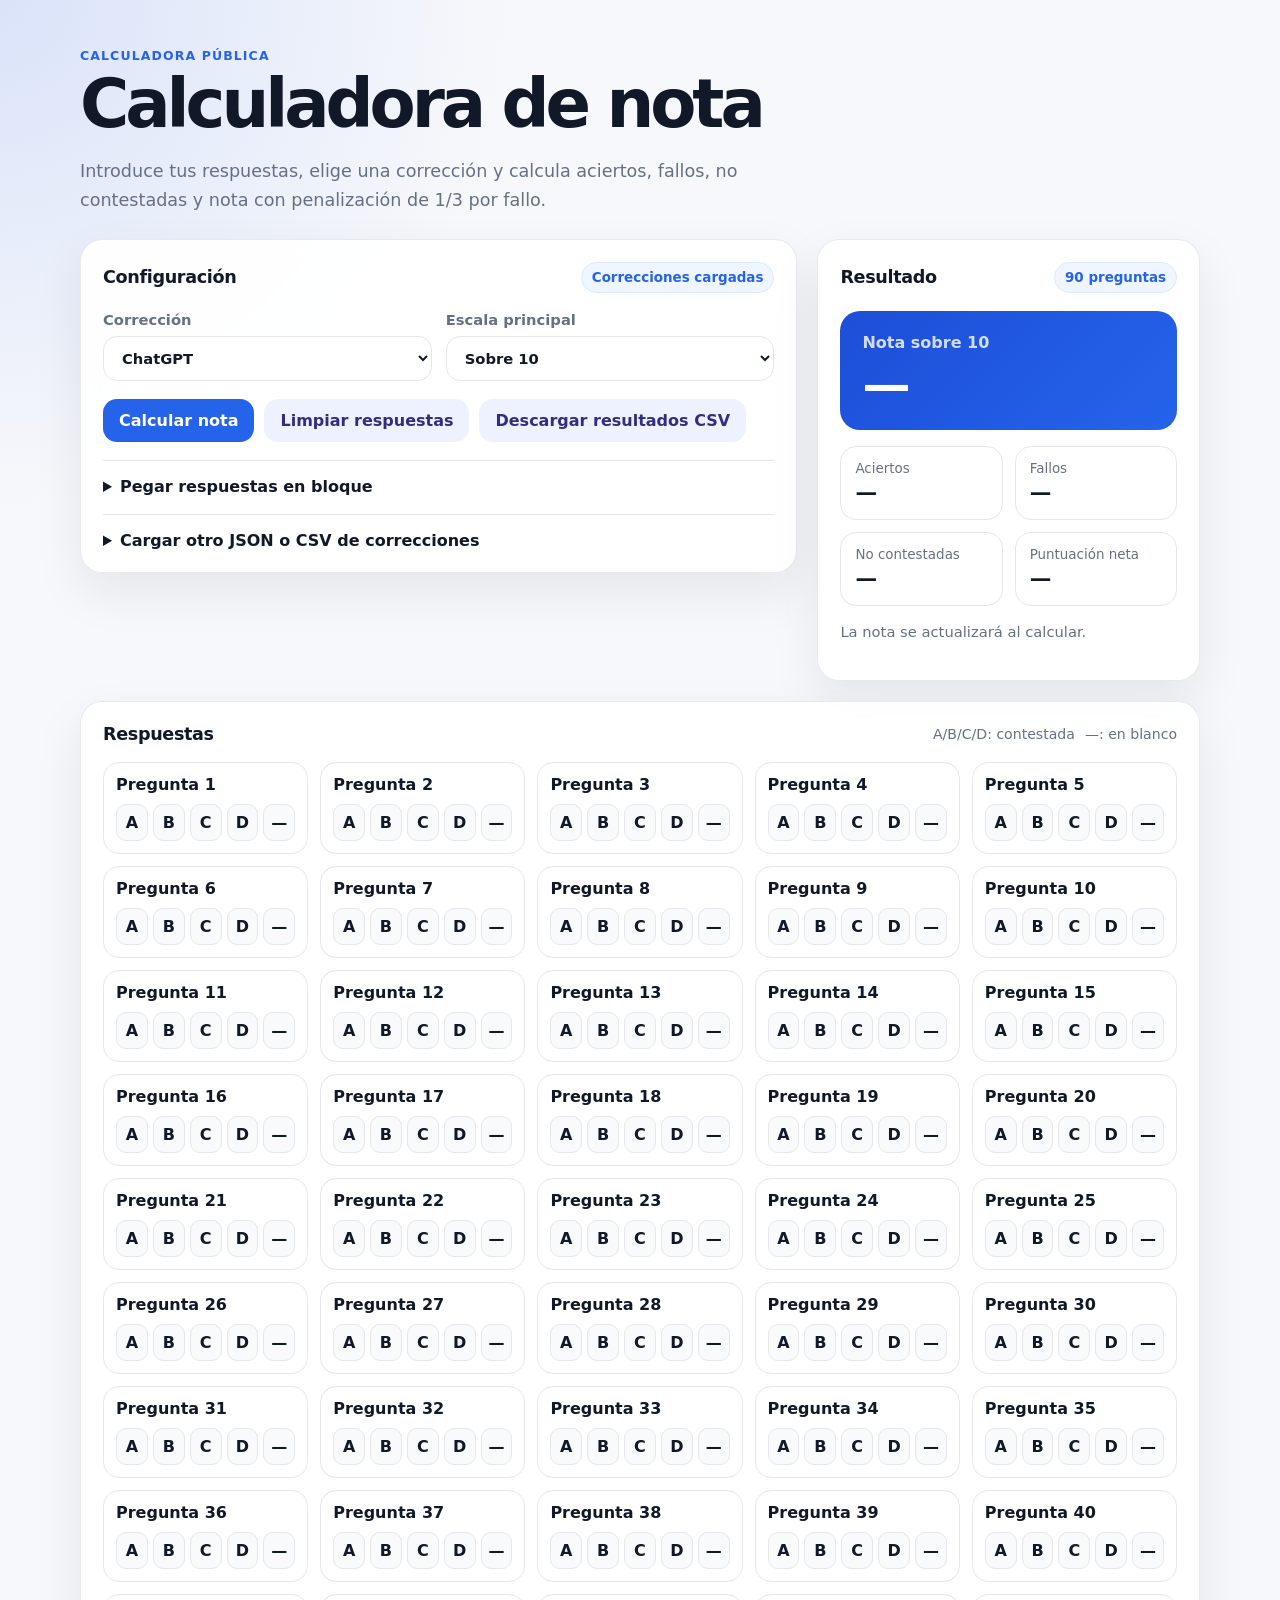
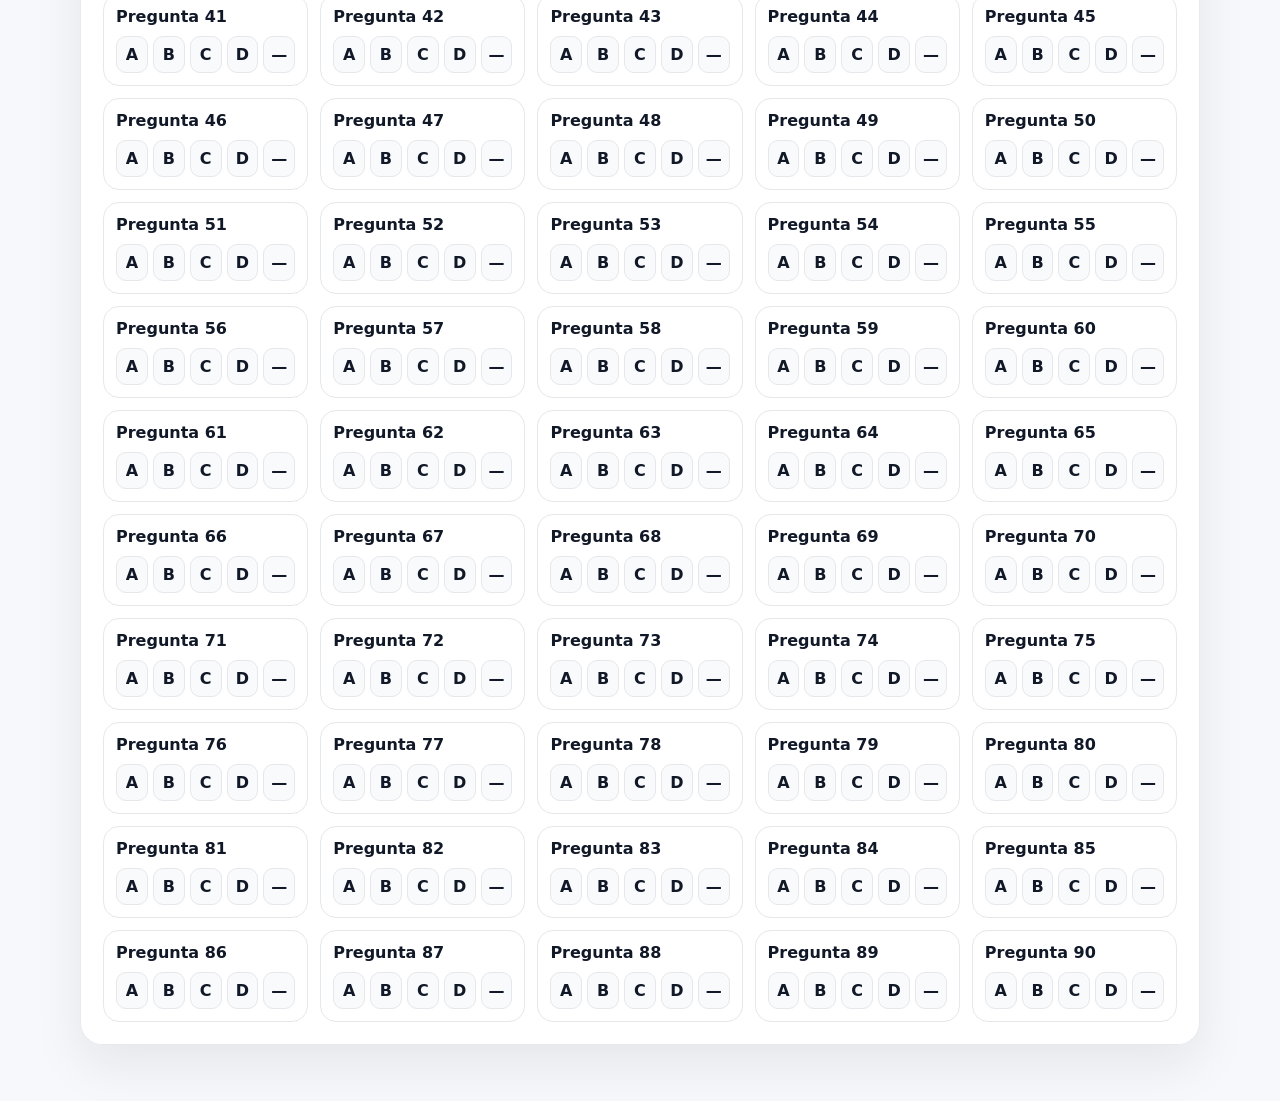
==== index.html @ 0ce8930d "Add files via upload" ====
<!doctype html>
<html lang="es">
<head>
  <meta charset="utf-8">
  <meta name="viewport" content="width=device-width, initial-scale=1">
  <title>Calculadora de nota</title>
  <meta name="description" content="Calculadora de respuestas con penalización de fallos de 1/3.">
  <link rel="stylesheet" href="styles.css">
</head>
<body>
  <header class="hero">
    <div class="hero__content">
      <p class="eyebrow">Calculadora pública</p>
      <h1>Calculadora de nota</h1>
      <p class="lead">
        Introduce tus respuestas, elige una corrección y calcula aciertos, fallos,
        no contestadas y nota con penalización de 1/3 por fallo.
      </p>
    </div>
  </header>

  <main class="layout">
    <section class="panel controls" aria-labelledby="config-title">
      <div class="section-title">
        <h2 id="config-title">Configuración</h2>
        <span id="dataStatus" class="badge">Cargando respuestas…</span>
      </div>

      <div class="form-grid">
        <label>
          Corrección
          <select id="platformSelect"></select>
        </label>

        <label>
          Escala principal
          <select id="scaleSelect">
            <option value="10">Sobre 10</option>
            <option value="60">Sobre 60</option>
          </select>
        </label>
      </div>

      <div class="button-row">
        <button id="calculateBtn" type="button">Calcular nota</button>
        <button id="resetBtn" type="button" class="secondary">Limpiar respuestas</button>
        <button id="exportBtn" type="button" class="secondary">Descargar resultados CSV</button>
      </div>

      <details class="paste-box">
        <summary>Pegar respuestas en bloque</summary>
        <p>
          Puedes pegar 90 letras seguidas, por ejemplo <code>ABCD--A...</code>,
          o respuestas separadas por espacios, comas o saltos de línea.
        </p>
        <textarea id="bulkInput" rows="5" placeholder="Ejemplo: A B C D - A C ..."></textarea>
        <div class="button-row">
          <button id="applyBulkBtn" type="button" class="secondary">Aplicar respuestas pegadas</button>
        </div>
      </details>

      <details class="data-box">
        <summary>Cargar otro JSON o CSV de correcciones</summary>
        <p>
          Esto carga el archivo solo en tu navegador. Para cambiar la web pública,
          sustituye <code>data/respuestas.json</code> en GitHub y haz commit.
        </p>
        <input id="dataFileInput" type="file" accept=".json,.csv,text/csv,application/json">
        <p class="hint">
          CSV mínimo: <code>numero,ChatGPT,Gemini,ConsigueTuOpo</code>.
        </p>
      </details>
    </section>

    <aside class="panel summary" aria-live="polite">
      <div class="section-title">
        <h2>Resultado</h2>
        <span id="questionCount" class="badge">0 preguntas</span>
      </div>

      <div class="score-card">
        <span id="scoreLabel">Nota sobre 10</span>
        <strong id="mainScore">—</strong>
      </div>

      <div class="metrics">
        <div>
          <span>Aciertos</span>
          <strong id="correctCount">—</strong>
        </div>
        <div>
          <span>Fallos</span>
          <strong id="wrongCount">—</strong>
        </div>
        <div>
          <span>No contestadas</span>
          <strong id="blankCount">—</strong>
        </div>
        <div>
          <span>Puntuación neta</span>
          <strong id="rawScore">—</strong>
        </div>
      </div>

      <p id="resultNote" class="hint">La nota se actualizará al calcular.</p>
    </aside>

    <section class="panel answers-panel">
      <div class="section-title">
        <h2>Respuestas</h2>
        <div class="legend">
          <span>A/B/C/D: contestada</span>
          <span>—: en blanco</span>
        </div>
      </div>
      <div id="questionsGrid" class="questions-grid"></div>
    </section>
  </main>

  <template id="questionTemplate">
    <div class="question-card">
      <div class="question-number"></div>
      <div class="options" role="radiogroup"></div>
    </div>
  </template>

  <script src="app.js"></script>
</body>
</html>
---- styles.css ----
:root {
  color-scheme: light;
  --bg: #f7f8fb;
  --panel: #ffffff;
  --text: #111827;
  --muted: #667085;
  --line: #e5e7eb;
  --brand: #2563eb;
  --brand-dark: #1d4ed8;
  --ok: #047857;
  --bad: #b42318;
  --blank: #6b7280;
  --shadow: 0 20px 50px rgba(15, 23, 42, 0.08);
  --radius: 22px;
}

* {
  box-sizing: border-box;
}

body {
  margin: 0;
  font-family: Inter, ui-sans-serif, system-ui, -apple-system, BlinkMacSystemFont, "Segoe UI", sans-serif;
  background:
    radial-gradient(circle at top left, rgba(37, 99, 235, 0.14), transparent 32rem),
    var(--bg);
  color: var(--text);
}

button,
select,
textarea,
input {
  font: inherit;
}

.hero {
  padding: 48px 20px 24px;
}

.hero__content {
  max-width: 1120px;
  margin: 0 auto;
}

.eyebrow {
  margin: 0 0 10px;
  color: var(--brand);
  font-weight: 800;
  text-transform: uppercase;
  letter-spacing: 0.09em;
  font-size: 0.78rem;
}

h1 {
  margin: 0;
  font-size: clamp(2rem, 6vw, 4.2rem);
  line-height: 0.95;
  letter-spacing: -0.06em;
}

.lead {
  max-width: 760px;
  color: var(--muted);
  font-size: 1.1rem;
  line-height: 1.65;
  margin: 20px 0 0;
}

.layout {
  width: min(1120px, calc(100% - 32px));
  margin: 0 auto 56px;
  display: grid;
  grid-template-columns: minmax(0, 1.5fr) minmax(320px, 0.8fr);
  gap: 20px;
  align-items: start;
}

.panel {
  background: rgba(255, 255, 255, 0.92);
  border: 1px solid rgba(229, 231, 235, 0.9);
  border-radius: var(--radius);
  box-shadow: var(--shadow);
  padding: 22px;
  backdrop-filter: blur(8px);
}

.answers-panel {
  grid-column: 1 / -1;
}

.section-title {
  display: flex;
  align-items: center;
  justify-content: space-between;
  gap: 14px;
  margin-bottom: 18px;
}

h2 {
  font-size: 1.1rem;
  margin: 0;
  letter-spacing: -0.02em;
}

.badge {
  color: var(--brand);
  background: #eff6ff;
  border: 1px solid #dbeafe;
  padding: 7px 10px;
  border-radius: 999px;
  font-size: 0.84rem;
  font-weight: 700;
  white-space: nowrap;
}

.form-grid {
  display: grid;
  grid-template-columns: repeat(2, minmax(0, 1fr));
  gap: 14px;
}

label {
  display: grid;
  gap: 8px;
  color: var(--muted);
  font-weight: 700;
  font-size: 0.92rem;
}

select,
textarea,
input[type="file"] {
  width: 100%;
  border: 1px solid var(--line);
  border-radius: 14px;
  padding: 12px 14px;
  background: #fff;
  color: var(--text);
}

textarea {
  resize: vertical;
  min-height: 120px;
}

.button-row {
  display: flex;
  gap: 10px;
  flex-wrap: wrap;
  margin-top: 18px;
}

button {
  border: 0;
  background: var(--brand);
  color: white;
  padding: 12px 16px;
  border-radius: 14px;
  cursor: pointer;
  font-weight: 800;
  transition: transform 0.15s ease, background 0.15s ease;
}

button:hover {
  transform: translateY(-1px);
  background: var(--brand-dark);
}

button.secondary {
  background: #eef2ff;
  color: #312e81;
}

button.secondary:hover {
  background: #e0e7ff;
}

details {
  border-top: 1px solid var(--line);
  margin-top: 18px;
  padding-top: 16px;
}

summary {
  cursor: pointer;
  font-weight: 800;
}

details p {
  color: var(--muted);
  line-height: 1.55;
}

code {
  background: #f3f4f6;
  border: 1px solid #e5e7eb;
  border-radius: 8px;
  padding: 2px 6px;
}

.score-card {
  background: linear-gradient(135deg, #1d4ed8, #2563eb);
  color: white;
  padding: 22px;
  border-radius: 20px;
  display: grid;
  gap: 8px;
}

.score-card span {
  opacity: 0.8;
  font-weight: 700;
}

.score-card strong {
  font-size: 3rem;
  line-height: 1;
  letter-spacing: -0.08em;
}

.metrics {
  display: grid;
  grid-template-columns: repeat(2, 1fr);
  gap: 12px;
  margin-top: 16px;
}

.metrics div {
  border: 1px solid var(--line);
  border-radius: 16px;
  padding: 14px;
  background: #fff;
}

.metrics span {
  display: block;
  color: var(--muted);
  font-size: 0.84rem;
  margin-bottom: 4px;
}

.metrics strong {
  font-size: 1.35rem;
}

.hint {
  color: var(--muted);
  font-size: 0.92rem;
  line-height: 1.55;
}

.legend {
  display: flex;
  gap: 10px;
  flex-wrap: wrap;
  color: var(--muted);
  font-size: 0.88rem;
}

.questions-grid {
  display: grid;
  grid-template-columns: repeat(auto-fill, minmax(170px, 1fr));
  gap: 12px;
}

.question-card {
  border: 1px solid var(--line);
  border-radius: 16px;
  padding: 12px;
  background: #fff;
  display: grid;
  gap: 10px;
}

.question-number {
  font-weight: 900;
}

.options {
  display: grid;
  grid-template-columns: repeat(5, 1fr);
  gap: 5px;
}

.option {
  border: 1px solid var(--line);
  background: #f9fafb;
  color: var(--text);
  padding: 8px 0;
  border-radius: 10px;
  text-align: center;
  font-weight: 900;
}

.option:hover {
  background: #eef2ff;
}

.option.selected {
  background: var(--brand);
  color: white;
  border-color: var(--brand);
}

.option.correct {
  outline: 2px solid rgba(4, 120, 87, 0.45);
}

.option.wrong {
  outline: 2px solid rgba(180, 35, 24, 0.35);
}

@media (max-width: 780px) {
  .layout,
  .form-grid {
    grid-template-columns: 1fr;
  }

  .summary {
    order: -1;
  }

  .panel {
    padding: 18px;
  }

  .section-title {
    align-items: flex-start;
    flex-direction: column;
  }
}
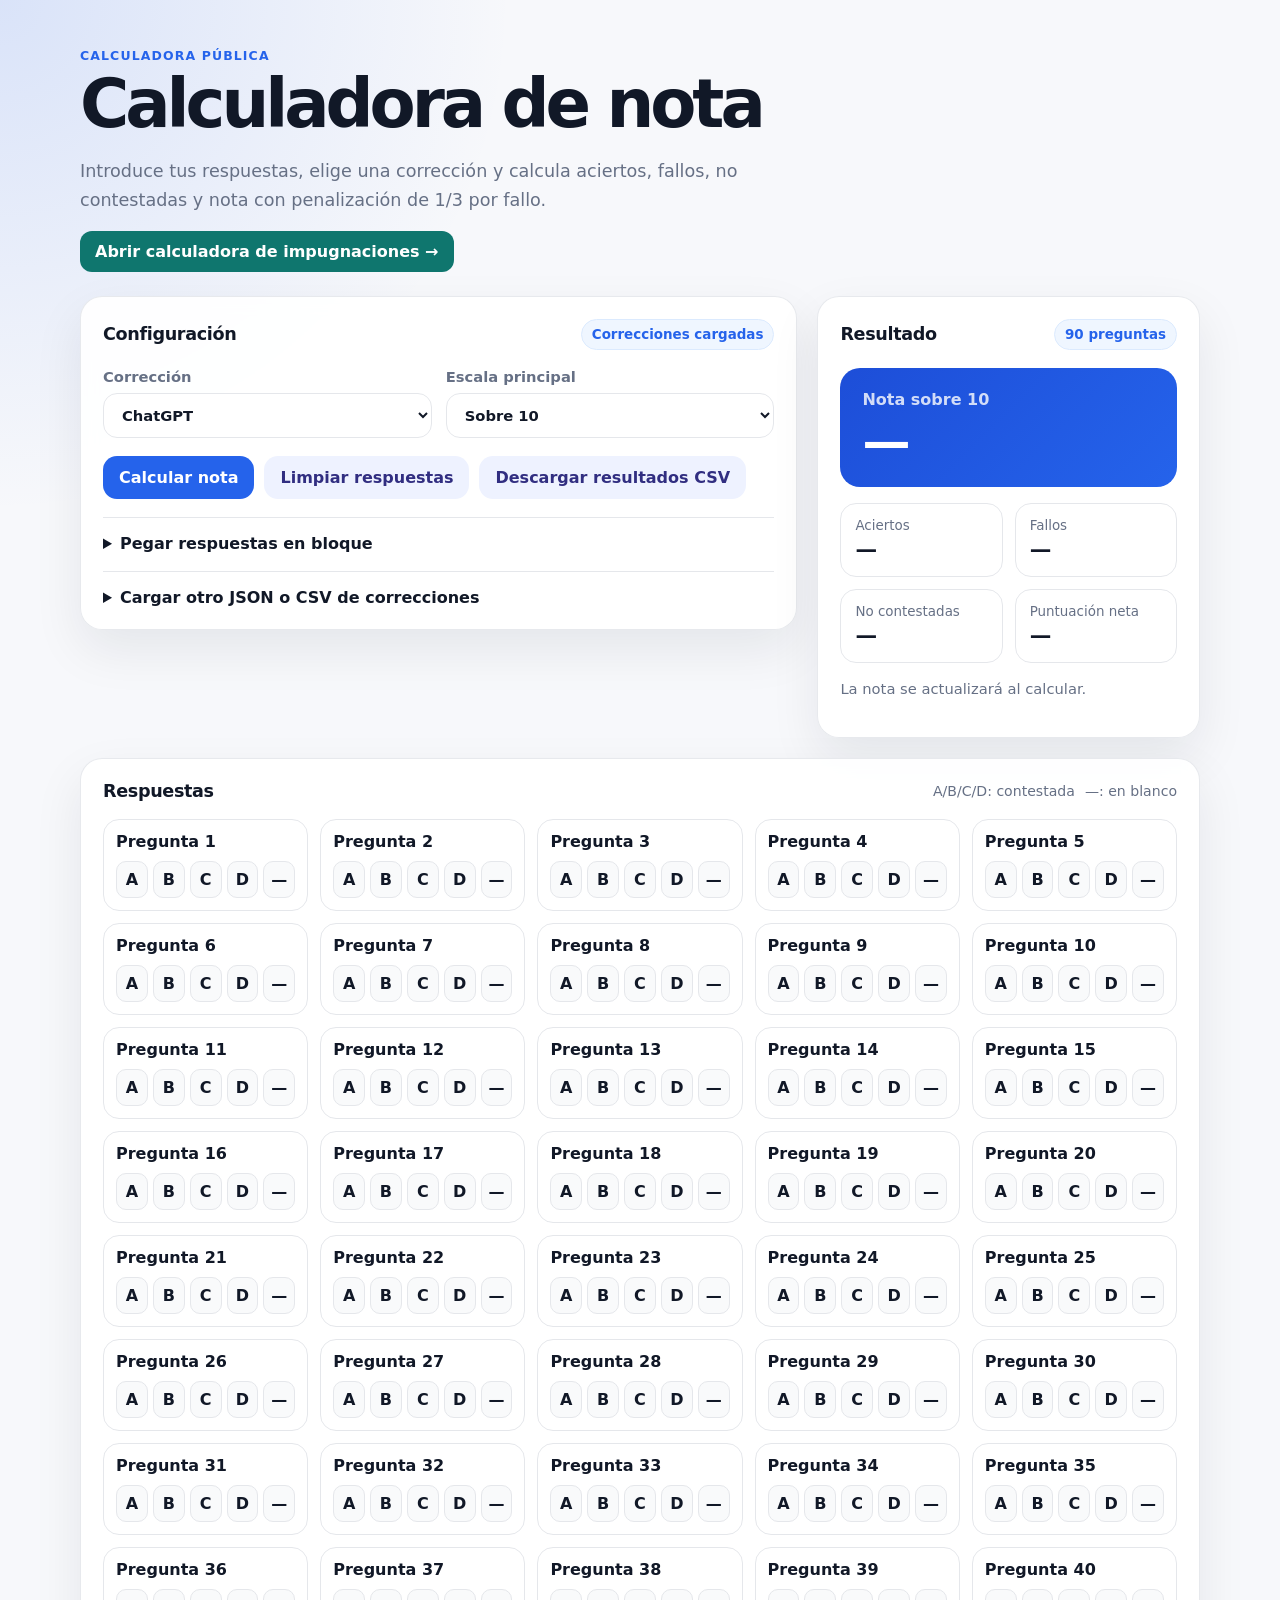
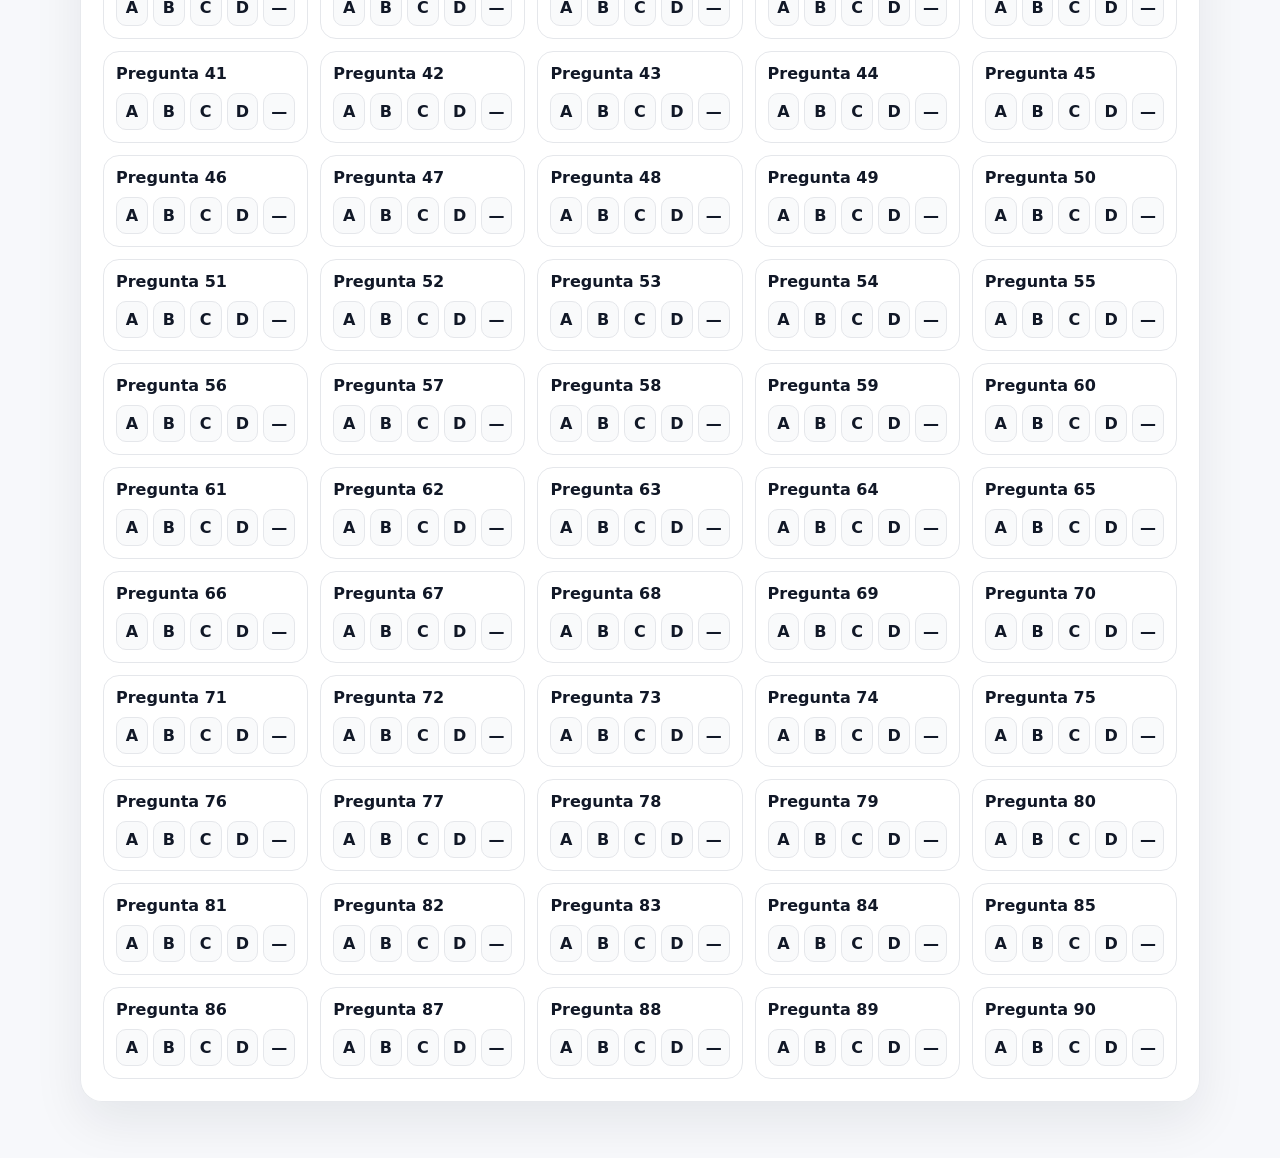
==== commit 39eba65f: "Enlazar la calculadora de impugnaciones" ====
--- a/index.html
+++ b/index.html
@@ -15,6 +15,11 @@
       <p class="lead">
         Introduce tus respuestas, elige una corrección y calcula aciertos, fallos,
         no contestadas y nota con penalización de 1/3 por fallo.
+      </p>
+      <p style="margin: 16px 0 0;">
+        <a href="impugnaciones/" style="display: inline-block; padding: 11px 15px; border-radius: 12px; background: #0f766e; color: #fff; font-weight: 800; text-decoration: none;">
+          Abrir calculadora de impugnaciones →
+        </a>
       </p>
     </div>
   </header>
